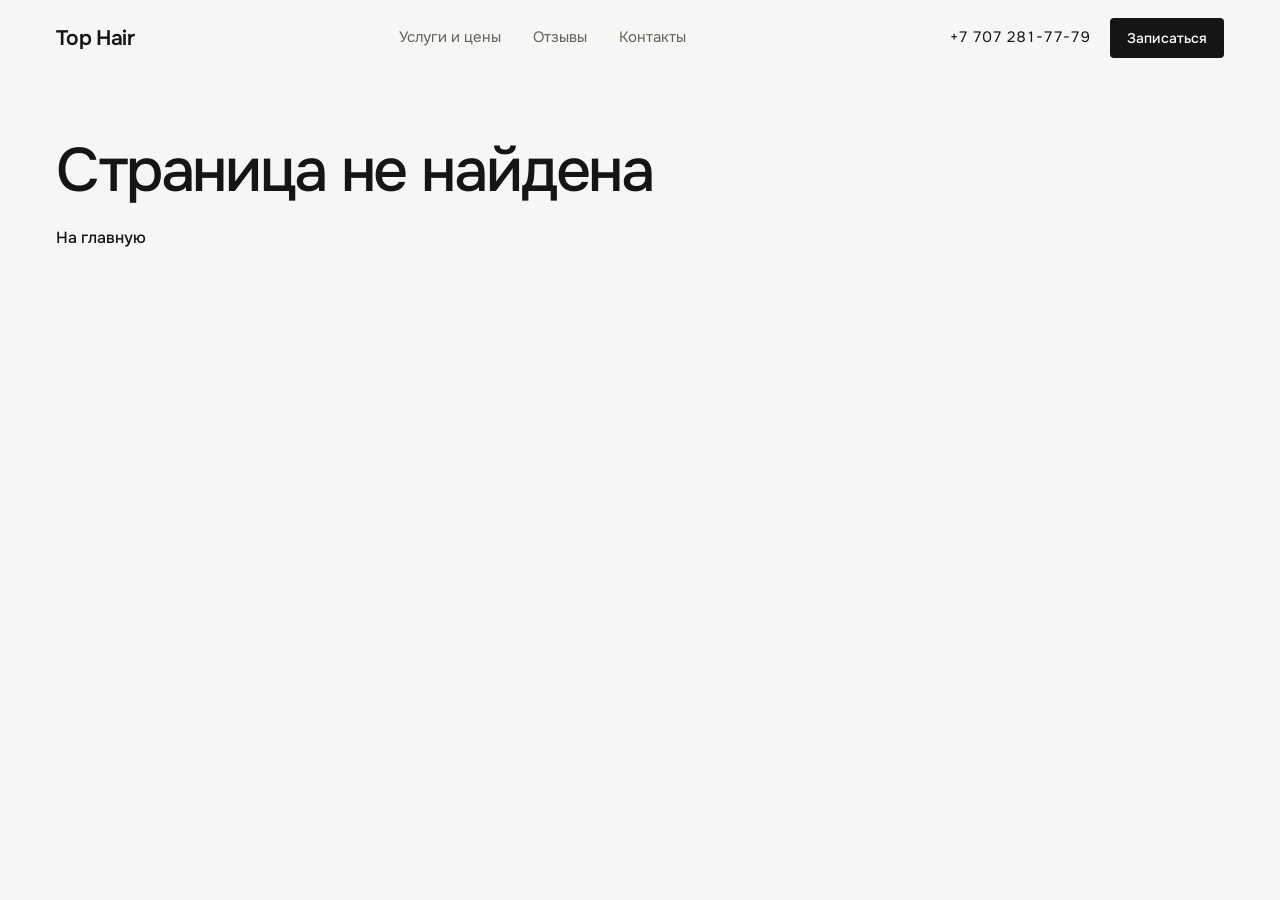
==== tophair/index.html @ e0ce99c9 "Top Hair example site" ====
<!doctype html>
<html lang="ru">
  <head>
    <meta charset="UTF-8" />
    <meta name="viewport" content="width=device-width, initial-scale=1.0" />
    <meta name="theme-color" content="#f6f6f4" />
    <title>Top Hair · салон красоты в Алматы · онлайн-запись</title>
    <meta name="description" content="Top Hair: салон красоты на Богенбай батыра, 87 в Алматы, 25 лет. Стрижки, окрашивание, маникюр, косметология. Цены и онлайн-запись через WhatsApp." />
    <meta property="og:title" content="Top Hair · салон красоты в Алматы" />
    <meta property="og:description" content="Цены и онлайн-запись: выберите услугу, день и время, и заявка уйдёт в WhatsApp салона." />
    <meta property="og:type" content="website" />
    <script>
      // GitHub Pages: 404.html sends /tophair/prices here as /tophair/?p=/prices; restore the real address.
      (function (l) {
        var q = new URLSearchParams(l.search), p = q.get("p");
        if (!p) return;
        q.delete("p");
        var rest = q.toString();
        history.replaceState(null, "", l.pathname.replace(/\/$/, "") + p + (rest ? "?" + rest : "") + l.hash);
      })(location);
    </script>
    <script type="module" crossorigin src="/tophair/assets/index-C_rOVnix.js"></script>
    <link rel="stylesheet" crossorigin href="/tophair/assets/index-XP3rBsm-.css">
  </head>
  <body>
    <div id="root"></div>
  </body>
</html>
---- tophair/assets/index-XP3rBsm-.css ----
@font-face{font-family:Onest;font-style:normal;font-display:swap;font-weight:400;src:url(/tophair/assets/onest-cyrillic-ext-400-normal-C0aKJzIG.woff2) format("woff2"),url(/tophair/assets/onest-cyrillic-ext-400-normal-CV3RJNZo.woff) format("woff");unicode-range:U+0460-052F,U+1C80-1C8A,U+20B4,U+2DE0-2DFF,U+A640-A69F,U+FE2E-FE2F}@font-face{font-family:Onest;font-style:normal;font-display:swap;font-weight:400;src:url(/tophair/assets/onest-cyrillic-400-normal-BTdD9fLi.woff2) format("woff2"),url(/tophair/assets/onest-cyrillic-400-normal-BQq8x-Ju.woff) format("woff");unicode-range:U+0301,U+0400-045F,U+0490-0491,U+04B0-04B1,U+2116}@font-face{font-family:Onest;font-style:normal;font-display:swap;font-weight:400;src:url(/tophair/assets/onest-math-400-normal-BOdeoExJ.woff2) format("woff2"),url(/tophair/assets/onest-math-400-normal-BoceZrtY.woff) format("woff");unicode-range:U+0302-0303,U+0305,U+0307-0308,U+0310,U+0312,U+0315,U+031A,U+0326-0327,U+032C,U+032F-0330,U+0332-0333,U+0338,U+033A,U+0346,U+034D,U+0391-03A1,U+03A3-03A9,U+03B1-03C9,U+03D1,U+03D5-03D6,U+03F0-03F1,U+03F4-03F5,U+2016-2017,U+2034-2038,U+203C,U+2040,U+2043,U+2047,U+2050,U+2057,U+205F,U+2070-2071,U+2074-208E,U+2090-209C,U+20D0-20DC,U+20E1,U+20E5-20EF,U+2100-2112,U+2114-2115,U+2117-2121,U+2123-214F,U+2190,U+2192,U+2194-21AE,U+21B0-21E5,U+21F1-21F2,U+21F4-2211,U+2213-2214,U+2216-22FF,U+2308-230B,U+2310,U+2319,U+231C-2321,U+2336-237A,U+237C,U+2395,U+239B-23B7,U+23D0,U+23DC-23E1,U+2474-2475,U+25AF,U+25B3,U+25B7,U+25BD,U+25C1,U+25CA,U+25CC,U+25FB,U+266D-266F,U+27C0-27FF,U+2900-2AFF,U+2B0E-2B11,U+2B30-2B4C,U+2BFE,U+3030,U+FF5B,U+FF5D,U+1D400-1D7FF,U+1EE00-1EEFF}@font-face{font-family:Onest;font-style:normal;font-display:swap;font-weight:400;src:url(/tophair/assets/onest-symbols-400-normal-BKpJPZvB.woff2) format("woff2"),url(/tophair/assets/onest-symbols-400-normal-Cyp7MkQ3.woff) format("woff");unicode-range:U+0001-000C,U+000E-001F,U+007F-009F,U+20DD-20E0,U+20E2-20E4,U+2150-218F,U+2190,U+2192,U+2194-2199,U+21AF,U+21E6-21F0,U+21F3,U+2218-2219,U+2299,U+22C4-22C6,U+2300-243F,U+2440-244A,U+2460-24FF,U+25A0-27BF,U+2800-28FF,U+2921-2922,U+2981,U+29BF,U+29EB,U+2B00-2BFF,U+4DC0-4DFF,U+FFF9-FFFB,U+10140-1018E,U+10190-1019C,U+101A0,U+101D0-101FD,U+102E0-102FB,U+10E60-10E7E,U+1D2C0-1D2D3,U+1D2E0-1D37F,U+1F000-1F0FF,U+1F100-1F1AD,U+1F1E6-1F1FF,U+1F30D-1F30F,U+1F315,U+1F31C,U+1F31E,U+1F320-1F32C,U+1F336,U+1F378,U+1F37D,U+1F382,U+1F393-1F39F,U+1F3A7-1F3A8,U+1F3AC-1F3AF,U+1F3C2,U+1F3C4-1F3C6,U+1F3CA-1F3CE,U+1F3D4-1F3E0,U+1F3ED,U+1F3F1-1F3F3,U+1F3F5-1F3F7,U+1F408,U+1F415,U+1F41F,U+1F426,U+1F43F,U+1F441-1F442,U+1F444,U+1F446-1F449,U+1F44C-1F44E,U+1F453,U+1F46A,U+1F47D,U+1F4A3,U+1F4B0,U+1F4B3,U+1F4B9,U+1F4BB,U+1F4BF,U+1F4C8-1F4CB,U+1F4D6,U+1F4DA,U+1F4DF,U+1F4E3-1F4E6,U+1F4EA-1F4ED,U+1F4F7,U+1F4F9-1F4FB,U+1F4FD-1F4FE,U+1F503,U+1F507-1F50B,U+1F50D,U+1F512-1F513,U+1F53E-1F54A,U+1F54F-1F5FA,U+1F610,U+1F650-1F67F,U+1F687,U+1F68D,U+1F691,U+1F694,U+1F698,U+1F6AD,U+1F6B2,U+1F6B9-1F6BA,U+1F6BC,U+1F6C6-1F6CF,U+1F6D3-1F6D7,U+1F6E0-1F6EA,U+1F6F0-1F6F3,U+1F6F7-1F6FC,U+1F700-1F7FF,U+1F800-1F80B,U+1F810-1F847,U+1F850-1F859,U+1F860-1F887,U+1F890-1F8AD,U+1F8B0-1F8BB,U+1F8C0-1F8C1,U+1F900-1F90B,U+1F93B,U+1F946,U+1F984,U+1F996,U+1F9E9,U+1FA00-1FA6F,U+1FA70-1FA7C,U+1FA80-1FA89,U+1FA8F-1FAC6,U+1FACE-1FADC,U+1FADF-1FAE9,U+1FAF0-1FAF8,U+1FB00-1FBFF}@font-face{font-family:Onest;font-style:normal;font-display:swap;font-weight:400;src:url(/tophair/assets/onest-vietnamese-400-normal-5bytZ3jO.woff2) format("woff2"),url(/tophair/assets/onest-vietnamese-400-normal-b_JsbRRP.woff) format("woff");unicode-range:U+0102-0103,U+0110-0111,U+0128-0129,U+0168-0169,U+01A0-01A1,U+01AF-01B0,U+0300-0301,U+0303-0304,U+0308-0309,U+0323,U+0329,U+1EA0-1EF9,U+20AB}@font-face{font-family:Onest;font-style:normal;font-display:swap;font-weight:400;src:url(/tophair/assets/onest-latin-ext-400-normal-DN_ZkHKd.woff2) format("woff2"),url(/tophair/assets/onest-latin-ext-400-normal-n6Pl0Elk.woff) format("woff");unicode-range:U+0100-02BA,U+02BD-02C5,U+02C7-02CC,U+02CE-02D7,U+02DD-02FF,U+0304,U+0308,U+0329,U+1D00-1DBF,U+1E00-1E9F,U+1EF2-1EFF,U+2020,U+20A0-20AB,U+20AD-20C0,U+2113,U+2C60-2C7F,U+A720-A7FF}@font-face{font-family:Onest;font-style:normal;font-display:swap;font-weight:400;src:url(/tophair/assets/onest-latin-400-normal-9AYXx_QC.woff2) format("woff2"),url(/tophair/assets/onest-latin-400-normal-RaMPE1jb.woff) format("woff");unicode-range:U+0000-00FF,U+0131,U+0152-0153,U+02BB-02BC,U+02C6,U+02DA,U+02DC,U+0304,U+0308,U+0329,U+2000-206F,U+20AC,U+2122,U+2191,U+2193,U+2212,U+2215,U+FEFF,U+FFFD}@font-face{font-family:Onest;font-style:normal;font-display:swap;font-weight:500;src:url(/tophair/assets/onest-cyrillic-ext-500-normal-BRptT_Q-.woff2) format("woff2"),url(/tophair/assets/onest-cyrillic-ext-500-normal-C2Nf5dsb.woff) format("woff");unicode-range:U+0460-052F,U+1C80-1C8A,U+20B4,U+2DE0-2DFF,U+A640-A69F,U+FE2E-FE2F}@font-face{font-family:Onest;font-style:normal;font-display:swap;font-weight:500;src:url(/tophair/assets/onest-cyrillic-500-normal-CJRUgmys.woff2) format("woff2"),url(/tophair/assets/onest-cyrillic-500-normal-BMFE-GJD.woff) format("woff");unicode-range:U+0301,U+0400-045F,U+0490-0491,U+04B0-04B1,U+2116}@font-face{font-family:Onest;font-style:normal;font-display:swap;font-weight:500;src:url(/tophair/assets/onest-math-500-normal-BAEyco5m.woff2) format("woff2"),url(/tophair/assets/onest-math-500-normal-CFbo1AvL.woff) format("woff");unicode-range:U+0302-0303,U+0305,U+0307-0308,U+0310,U+0312,U+0315,U+031A,U+0326-0327,U+032C,U+032F-0330,U+0332-0333,U+0338,U+033A,U+0346,U+034D,U+0391-03A1,U+03A3-03A9,U+03B1-03C9,U+03D1,U+03D5-03D6,U+03F0-03F1,U+03F4-03F5,U+2016-2017,U+2034-2038,U+203C,U+2040,U+2043,U+2047,U+2050,U+2057,U+205F,U+2070-2071,U+2074-208E,U+2090-209C,U+20D0-20DC,U+20E1,U+20E5-20EF,U+2100-2112,U+2114-2115,U+2117-2121,U+2123-214F,U+2190,U+2192,U+2194-21AE,U+21B0-21E5,U+21F1-21F2,U+21F4-2211,U+2213-2214,U+2216-22FF,U+2308-230B,U+2310,U+2319,U+231C-2321,U+2336-237A,U+237C,U+2395,U+239B-23B7,U+23D0,U+23DC-23E1,U+2474-2475,U+25AF,U+25B3,U+25B7,U+25BD,U+25C1,U+25CA,U+25CC,U+25FB,U+266D-266F,U+27C0-27FF,U+2900-2AFF,U+2B0E-2B11,U+2B30-2B4C,U+2BFE,U+3030,U+FF5B,U+FF5D,U+1D400-1D7FF,U+1EE00-1EEFF}@font-face{font-family:Onest;font-style:normal;font-display:swap;font-weight:500;src:url(/tophair/assets/onest-symbols-500-normal-x8bjkRDT.woff2) format("woff2"),url(/tophair/assets/onest-symbols-500-normal-BnHuuehd.woff) format("woff");unicode-range:U+0001-000C,U+000E-001F,U+007F-009F,U+20DD-20E0,U+20E2-20E4,U+2150-218F,U+2190,U+2192,U+2194-2199,U+21AF,U+21E6-21F0,U+21F3,U+2218-2219,U+2299,U+22C4-22C6,U+2300-243F,U+2440-244A,U+2460-24FF,U+25A0-27BF,U+2800-28FF,U+2921-2922,U+2981,U+29BF,U+29EB,U+2B00-2BFF,U+4DC0-4DFF,U+FFF9-FFFB,U+10140-1018E,U+10190-1019C,U+101A0,U+101D0-101FD,U+102E0-102FB,U+10E60-10E7E,U+1D2C0-1D2D3,U+1D2E0-1D37F,U+1F000-1F0FF,U+1F100-1F1AD,U+1F1E6-1F1FF,U+1F30D-1F30F,U+1F315,U+1F31C,U+1F31E,U+1F320-1F32C,U+1F336,U+1F378,U+1F37D,U+1F382,U+1F393-1F39F,U+1F3A7-1F3A8,U+1F3AC-1F3AF,U+1F3C2,U+1F3C4-1F3C6,U+1F3CA-1F3CE,U+1F3D4-1F3E0,U+1F3ED,U+1F3F1-1F3F3,U+1F3F5-1F3F7,U+1F408,U+1F415,U+1F41F,U+1F426,U+1F43F,U+1F441-1F442,U+1F444,U+1F446-1F449,U+1F44C-1F44E,U+1F453,U+1F46A,U+1F47D,U+1F4A3,U+1F4B0,U+1F4B3,U+1F4B9,U+1F4BB,U+1F4BF,U+1F4C8-1F4CB,U+1F4D6,U+1F4DA,U+1F4DF,U+1F4E3-1F4E6,U+1F4EA-1F4ED,U+1F4F7,U+1F4F9-1F4FB,U+1F4FD-1F4FE,U+1F503,U+1F507-1F50B,U+1F50D,U+1F512-1F513,U+1F53E-1F54A,U+1F54F-1F5FA,U+1F610,U+1F650-1F67F,U+1F687,U+1F68D,U+1F691,U+1F694,U+1F698,U+1F6AD,U+1F6B2,U+1F6B9-1F6BA,U+1F6BC,U+1F6C6-1F6CF,U+1F6D3-1F6D7,U+1F6E0-1F6EA,U+1F6F0-1F6F3,U+1F6F7-1F6FC,U+1F700-1F7FF,U+1F800-1F80B,U+1F810-1F847,U+1F850-1F859,U+1F860-1F887,U+1F890-1F8AD,U+1F8B0-1F8BB,U+1F8C0-1F8C1,U+1F900-1F90B,U+1F93B,U+1F946,U+1F984,U+1F996,U+1F9E9,U+1FA00-1FA6F,U+1FA70-1FA7C,U+1FA80-1FA89,U+1FA8F-1FAC6,U+1FACE-1FADC,U+1FADF-1FAE9,U+1FAF0-1FAF8,U+1FB00-1FBFF}@font-face{font-family:Onest;font-style:normal;font-display:swap;font-weight:500;src:url(/tophair/assets/onest-vietnamese-500-normal-CYcoD-Qw.woff2) format("woff2"),url(/tophair/assets/onest-vietnamese-500-normal-B-ujVS1X.woff) format("woff");unicode-range:U+0102-0103,U+0110-0111,U+0128-0129,U+0168-0169,U+01A0-01A1,U+01AF-01B0,U+0300-0301,U+0303-0304,U+0308-0309,U+0323,U+0329,U+1EA0-1EF9,U+20AB}@font-face{font-family:Onest;font-style:normal;font-display:swap;font-weight:500;src:url(/tophair/assets/onest-latin-ext-500-normal-BOsNMgOh.woff2) format("woff2"),url(/tophair/assets/onest-latin-ext-500-normal-BG_GNqt_.woff) format("woff");unicode-range:U+0100-02BA,U+02BD-02C5,U+02C7-02CC,U+02CE-02D7,U+02DD-02FF,U+0304,U+0308,U+0329,U+1D00-1DBF,U+1E00-1E9F,U+1EF2-1EFF,U+2020,U+20A0-20AB,U+20AD-20C0,U+2113,U+2C60-2C7F,U+A720-A7FF}@font-face{font-family:Onest;font-style:normal;font-display:swap;font-weight:500;src:url(/tophair/assets/onest-latin-500-normal-2-RsuwM3.woff2) format("woff2"),url(/tophair/assets/onest-latin-500-normal-CVP923du.woff) format("woff");unicode-range:U+0000-00FF,U+0131,U+0152-0153,U+02BB-02BC,U+02C6,U+02DA,U+02DC,U+0304,U+0308,U+0329,U+2000-206F,U+20AC,U+2122,U+2191,U+2193,U+2212,U+2215,U+FEFF,U+FFFD}@font-face{font-family:Onest;font-style:normal;font-display:swap;font-weight:600;src:url(/tophair/assets/onest-cyrillic-ext-600-normal-akDnvndp.woff2) format("woff2"),url(/tophair/assets/onest-cyrillic-ext-600-normal-DARnoHZf.woff) format("woff");unicode-range:U+0460-052F,U+1C80-1C8A,U+20B4,U+2DE0-2DFF,U+A640-A69F,U+FE2E-FE2F}@font-face{font-family:Onest;font-style:normal;font-display:swap;font-weight:600;src:url(/tophair/assets/onest-cyrillic-600-normal-BZYKVyuq.woff2) format("woff2"),url(/tophair/assets/onest-cyrillic-600-normal-DXk93W_-.woff) format("woff");unicode-range:U+0301,U+0400-045F,U+0490-0491,U+04B0-04B1,U+2116}@font-face{font-family:Onest;font-style:normal;font-display:swap;font-weight:600;src:url(/tophair/assets/onest-math-600-normal-DtDLLcx3.woff2) format("woff2"),url(/tophair/assets/onest-math-600-normal-Cg9O0yw7.woff) format("woff");unicode-range:U+0302-0303,U+0305,U+0307-0308,U+0310,U+0312,U+0315,U+031A,U+0326-0327,U+032C,U+032F-0330,U+0332-0333,U+0338,U+033A,U+0346,U+034D,U+0391-03A1,U+03A3-03A9,U+03B1-03C9,U+03D1,U+03D5-03D6,U+03F0-03F1,U+03F4-03F5,U+2016-2017,U+2034-2038,U+203C,U+2040,U+2043,U+2047,U+2050,U+2057,U+205F,U+2070-2071,U+2074-208E,U+2090-209C,U+20D0-20DC,U+20E1,U+20E5-20EF,U+2100-2112,U+2114-2115,U+2117-2121,U+2123-214F,U+2190,U+2192,U+2194-21AE,U+21B0-21E5,U+21F1-21F2,U+21F4-2211,U+2213-2214,U+2216-22FF,U+2308-230B,U+2310,U+2319,U+231C-2321,U+2336-237A,U+237C,U+2395,U+239B-23B7,U+23D0,U+23DC-23E1,U+2474-2475,U+25AF,U+25B3,U+25B7,U+25BD,U+25C1,U+25CA,U+25CC,U+25FB,U+266D-266F,U+27C0-27FF,U+2900-2AFF,U+2B0E-2B11,U+2B30-2B4C,U+2BFE,U+3030,U+FF5B,U+FF5D,U+1D400-1D7FF,U+1EE00-1EEFF}@font-face{font-family:Onest;font-style:normal;font-display:swap;font-weight:600;src:url(/tophair/assets/onest-symbols-600-normal-xTLJvtuG.woff2) format("woff2"),url(/tophair/assets/onest-symbols-600-normal-DbXpb-tr.woff) format("woff");unicode-range:U+0001-000C,U+000E-001F,U+007F-009F,U+20DD-20E0,U+20E2-20E4,U+2150-218F,U+2190,U+2192,U+2194-2199,U+21AF,U+21E6-21F0,U+21F3,U+2218-2219,U+2299,U+22C4-22C6,U+2300-243F,U+2440-244A,U+2460-24FF,U+25A0-27BF,U+2800-28FF,U+2921-2922,U+2981,U+29BF,U+29EB,U+2B00-2BFF,U+4DC0-4DFF,U+FFF9-FFFB,U+10140-1018E,U+10190-1019C,U+101A0,U+101D0-101FD,U+102E0-102FB,U+10E60-10E7E,U+1D2C0-1D2D3,U+1D2E0-1D37F,U+1F000-1F0FF,U+1F100-1F1AD,U+1F1E6-1F1FF,U+1F30D-1F30F,U+1F315,U+1F31C,U+1F31E,U+1F320-1F32C,U+1F336,U+1F378,U+1F37D,U+1F382,U+1F393-1F39F,U+1F3A7-1F3A8,U+1F3AC-1F3AF,U+1F3C2,U+1F3C4-1F3C6,U+1F3CA-1F3CE,U+1F3D4-1F3E0,U+1F3ED,U+1F3F1-1F3F3,U+1F3F5-1F3F7,U+1F408,U+1F415,U+1F41F,U+1F426,U+1F43F,U+1F441-1F442,U+1F444,U+1F446-1F449,U+1F44C-1F44E,U+1F453,U+1F46A,U+1F47D,U+1F4A3,U+1F4B0,U+1F4B3,U+1F4B9,U+1F4BB,U+1F4BF,U+1F4C8-1F4CB,U+1F4D6,U+1F4DA,U+1F4DF,U+1F4E3-1F4E6,U+1F4EA-1F4ED,U+1F4F7,U+1F4F9-1F4FB,U+1F4FD-1F4FE,U+1F503,U+1F507-1F50B,U+1F50D,U+1F512-1F513,U+1F53E-1F54A,U+1F54F-1F5FA,U+1F610,U+1F650-1F67F,U+1F687,U+1F68D,U+1F691,U+1F694,U+1F698,U+1F6AD,U+1F6B2,U+1F6B9-1F6BA,U+1F6BC,U+1F6C6-1F6CF,U+1F6D3-1F6D7,U+1F6E0-1F6EA,U+1F6F0-1F6F3,U+1F6F7-1F6FC,U+1F700-1F7FF,U+1F800-1F80B,U+1F810-1F847,U+1F850-1F859,U+1F860-1F887,U+1F890-1F8AD,U+1F8B0-1F8BB,U+1F8C0-1F8C1,U+1F900-1F90B,U+1F93B,U+1F946,U+1F984,U+1F996,U+1F9E9,U+1FA00-1FA6F,U+1FA70-1FA7C,U+1FA80-1FA89,U+1FA8F-1FAC6,U+1FACE-1FADC,U+1FADF-1FAE9,U+1FAF0-1FAF8,U+1FB00-1FBFF}@font-face{font-family:Onest;font-style:normal;font-display:swap;font-weight:600;src:url(/tophair/assets/onest-vietnamese-600-normal-BB-MkYnX.woff2) format("woff2"),url(/tophair/assets/onest-vietnamese-600-normal-Banm7-ne.woff) format("woff");unicode-range:U+0102-0103,U+0110-0111,U+0128-0129,U+0168-0169,U+01A0-01A1,U+01AF-01B0,U+0300-0301,U+0303-0304,U+0308-0309,U+0323,U+0329,U+1EA0-1EF9,U+20AB}@font-face{font-family:Onest;font-style:normal;font-display:swap;font-weight:600;src:url(/tophair/assets/onest-latin-ext-600-normal-DJ0mJiNR.woff2) format("woff2"),url(/tophair/assets/onest-latin-ext-600-normal-HzGxiJ8N.woff) format("woff");unicode-range:U+0100-02BA,U+02BD-02C5,U+02C7-02CC,U+02CE-02D7,U+02DD-02FF,U+0304,U+0308,U+0329,U+1D00-1DBF,U+1E00-1E9F,U+1EF2-1EFF,U+2020,U+20A0-20AB,U+20AD-20C0,U+2113,U+2C60-2C7F,U+A720-A7FF}@font-face{font-family:Onest;font-style:normal;font-display:swap;font-weight:600;src:url(/tophair/assets/onest-latin-600-normal-DM19Lk_j.woff2) format("woff2"),url(/tophair/assets/onest-latin-600-normal-D88KJsY0.woff) format("woff");unicode-range:U+0000-00FF,U+0131,U+0152-0153,U+02BB-02BC,U+02C6,U+02DA,U+02DC,U+0304,U+0308,U+0329,U+2000-206F,U+20AC,U+2122,U+2191,U+2193,U+2212,U+2215,U+FEFF,U+FFFD}*,:before,:after{--tw-border-spacing-x: 0;--tw-border-spacing-y: 0;--tw-translate-x: 0;--tw-translate-y: 0;--tw-rotate: 0;--tw-skew-x: 0;--tw-skew-y: 0;--tw-scale-x: 1;--tw-scale-y: 1;--tw-pan-x: ;--tw-pan-y: ;--tw-pinch-zoom: ;--tw-scroll-snap-strictness: proximity;--tw-gradient-from-position: ;--tw-gradient-via-position: ;--tw-gradient-to-position: ;--tw-ordinal: ;--tw-slashed-zero: ;--tw-numeric-figure: ;--tw-numeric-spacing: ;--tw-numeric-fraction: ;--tw-ring-inset: ;--tw-ring-offset-width: 0px;--tw-ring-offset-color: #fff;--tw-ring-color: rgb(59 130 246 / .5);--tw-ring-offset-shadow: 0 0 #0000;--tw-ring-shadow: 0 0 #0000;--tw-shadow: 0 0 #0000;--tw-shadow-colored: 0 0 #0000;--tw-blur: ;--tw-brightness: ;--tw-contrast: ;--tw-grayscale: ;--tw-hue-rotate: ;--tw-invert: ;--tw-saturate: ;--tw-sepia: ;--tw-drop-shadow: ;--tw-backdrop-blur: ;--tw-backdrop-brightness: ;--tw-backdrop-contrast: ;--tw-backdrop-grayscale: ;--tw-backdrop-hue-rotate: ;--tw-backdrop-invert: ;--tw-backdrop-opacity: ;--tw-backdrop-saturate: ;--tw-backdrop-sepia: ;--tw-contain-size: ;--tw-contain-layout: ;--tw-contain-paint: ;--tw-contain-style: }::backdrop{--tw-border-spacing-x: 0;--tw-border-spacing-y: 0;--tw-translate-x: 0;--tw-translate-y: 0;--tw-rotate: 0;--tw-skew-x: 0;--tw-skew-y: 0;--tw-scale-x: 1;--tw-scale-y: 1;--tw-pan-x: ;--tw-pan-y: ;--tw-pinch-zoom: ;--tw-scroll-snap-strictness: proximity;--tw-gradient-from-position: ;--tw-gradient-via-position: ;--tw-gradient-to-position: ;--tw-ordinal: ;--tw-slashed-zero: ;--tw-numeric-figure: ;--tw-numeric-spacing: ;--tw-numeric-fraction: ;--tw-ring-inset: ;--tw-ring-offset-width: 0px;--tw-ring-offset-color: #fff;--tw-ring-color: rgb(59 130 246 / .5);--tw-ring-offset-shadow: 0 0 #0000;--tw-ring-shadow: 0 0 #0000;--tw-shadow: 0 0 #0000;--tw-shadow-colored: 0 0 #0000;--tw-blur: ;--tw-brightness: ;--tw-contrast: ;--tw-grayscale: ;--tw-hue-rotate: ;--tw-invert: ;--tw-saturate: ;--tw-sepia: ;--tw-drop-shadow: ;--tw-backdrop-blur: ;--tw-backdrop-brightness: ;--tw-backdrop-contrast: ;--tw-backdrop-grayscale: ;--tw-backdrop-hue-rotate: ;--tw-backdrop-invert: ;--tw-backdrop-opacity: ;--tw-backdrop-saturate: ;--tw-backdrop-sepia: ;--tw-contain-size: ;--tw-contain-layout: ;--tw-contain-paint: ;--tw-contain-style: }*,:before,:after{box-sizing:border-box;border-width:0;border-style:solid;border-color:#e5e7eb}:before,:after{--tw-content: ""}html,:host{line-height:1.5;-webkit-text-size-adjust:100%;-moz-tab-size:4;-o-tab-size:4;tab-size:4;font-family:Onest,system-ui,sans-serif;font-feature-settings:normal;font-variation-settings:normal;-webkit-tap-highlight-color:transparent}body{margin:0;line-height:inherit}hr{height:0;color:inherit;border-top-width:1px}abbr:where([title]){-webkit-text-decoration:underline dotted;text-decoration:underline dotted}h1,h2,h3,h4,h5,h6{font-size:inherit;font-weight:inherit}a{color:inherit;text-decoration:inherit}b,strong{font-weight:bolder}code,kbd,samp,pre{font-family:ui-monospace,SFMono-Regular,Menlo,Monaco,Consolas,Liberation Mono,Courier New,monospace;font-feature-settings:normal;font-variation-settings:normal;font-size:1em}small{font-size:80%}sub,sup{font-size:75%;line-height:0;position:relative;vertical-align:baseline}sub{bottom:-.25em}sup{top:-.5em}table{text-indent:0;border-color:inherit;border-collapse:collapse}button,input,optgroup,select,textarea{font-family:inherit;font-feature-settings:inherit;font-variation-settings:inherit;font-size:100%;font-weight:inherit;line-height:inherit;letter-spacing:inherit;color:inherit;margin:0;padding:0}button,select{text-transform:none}button,input:where([type=button]),input:where([type=reset]),input:where([type=submit]){-webkit-appearance:button;background-color:transparent;background-image:none}:-moz-focusring{outline:auto}:-moz-ui-invalid{box-shadow:none}progress{vertical-align:baseline}::-webkit-inner-spin-button,::-webkit-outer-spin-button{height:auto}[type=search]{-webkit-appearance:textfield;outline-offset:-2px}::-webkit-search-decoration{-webkit-appearance:none}::-webkit-file-upload-button{-webkit-appearance:button;font:inherit}summary{display:list-item}blockquote,dl,dd,h1,h2,h3,h4,h5,h6,hr,figure,p,pre{margin:0}fieldset{margin:0;padding:0}legend{padding:0}ol,ul,menu{list-style:none;margin:0;padding:0}dialog{padding:0}textarea{resize:vertical}input::-moz-placeholder,textarea::-moz-placeholder{opacity:1;color:#9ca3af}input::placeholder,textarea::placeholder{opacity:1;color:#9ca3af}button,[role=button]{cursor:pointer}:disabled{cursor:default}img,svg,video,canvas,audio,iframe,embed,object{display:block;vertical-align:middle}img,video{max-width:100%;height:auto}[hidden]:where(:not([hidden=until-found])){display:none}.sticky{position:sticky}.block{display:block}.filter{filter:var(--tw-blur) var(--tw-brightness) var(--tw-contrast) var(--tw-grayscale) var(--tw-hue-rotate) var(--tw-invert) var(--tw-saturate) var(--tw-sepia) var(--tw-drop-shadow)}@keyframes enter{0%{opacity:var(--tw-enter-opacity, 1);transform:translate3d(var(--tw-enter-translate-x, 0),var(--tw-enter-translate-y, 0),0) scale3d(var(--tw-enter-scale, 1),var(--tw-enter-scale, 1),var(--tw-enter-scale, 1)) rotate(var(--tw-enter-rotate, 0))}}@keyframes exit{to{opacity:var(--tw-exit-opacity, 1);transform:translate3d(var(--tw-exit-translate-x, 0),var(--tw-exit-translate-y, 0),0) scale3d(var(--tw-exit-scale, 1),var(--tw-exit-scale, 1),var(--tw-exit-scale, 1)) rotate(var(--tw-exit-rotate, 0))}}:root{--bg: #f6f6f4;--panel: #ffffff;--ink: #151515;--ink-2: #63625e;--ink-3: #8d8c87;--line: #e3e2de;--line-strong: #cfcec9;--wa: #1fa855;--radius: 4px;--pad: 20px;--max: 1320px;--header: 64px;--font: "Onest", system-ui, -apple-system, "Segoe UI", sans-serif;--ease-out: cubic-bezier(.16, 1, .3, 1)}@media (min-width: 768px){:root{--pad: 40px;--header: 76px}}@media (min-width: 1280px){:root{--pad: 56px}}html{background:var(--bg);overflow-x:clip;scroll-padding-top:calc(var(--header) + 12px);scrollbar-color:var(--line-strong) var(--bg);-webkit-text-size-adjust:100%}body{margin:0;background:var(--bg);color:var(--ink);font-family:var(--font);font-size:16px;line-height:1.55;-webkit-font-smoothing:antialiased;caret-color:var(--ink)}::-moz-selection{background:var(--ink);color:var(--bg)}::selection{background:var(--ink);color:var(--bg)}:focus-visible{outline:2px solid var(--ink);outline-offset:3px;border-radius:2px}a{color:inherit;text-decoration:none}img{display:block;max-width:100%}h1,h2,h3,p{margin:0}.wrap{max-width:var(--max);margin-inline:auto;padding-inline:var(--pad)}.display{font-size:clamp(42px,4.8vw,68px);line-height:1.02;font-weight:500;letter-spacing:-.035em;text-wrap:balance}.h2{font-size:clamp(30px,3.2vw,46px);line-height:1.08;font-weight:500;letter-spacing:-.03em;text-wrap:balance}.h3{font-size:19px;line-height:1.3;font-weight:500;letter-spacing:-.01em}.lead{font-size:clamp(17px,1.35vw,19px);line-height:1.55;color:var(--ink-2);max-width:46ch}.muted{color:var(--ink-2)}.small{font-size:14px;line-height:1.5}.link{text-decoration:underline;text-decoration-color:var(--line-strong);text-underline-offset:4px;text-decoration-thickness:1px;transition:text-decoration-color .16s ease}.link:hover{text-decoration-color:var(--ink)}.arrow-link{display:inline-flex;align-items:center;gap:8px;font-weight:500;min-height:44px}.arrow-link svg{transition:transform .2s var(--ease-out)}.arrow-link:hover svg{transform:translate(3px)}.btn{display:inline-flex;align-items:center;justify-content:center;gap:10px;height:50px;padding:0 24px;border-radius:var(--radius);border:1px solid transparent;font:500 15px/1 var(--font);letter-spacing:.005em;cursor:pointer;white-space:nowrap;transition:background-color .16s ease,border-color .16s ease,color .16s ease}.btn-dark{background:var(--ink);color:#fff}.btn-dark:hover{background:#2f2f2d}.btn-line{background:transparent;border-color:var(--line-strong);color:var(--ink)}.btn-line:hover{border-color:var(--ink)}.btn-sm{height:40px;padding:0 16px;font-size:14px}.btn-block{width:100%}.btn[aria-disabled=true]{background:#e9e8e4;color:var(--ink-3);border-color:transparent;cursor:default}.chip{flex:none;display:inline-flex;align-items:center;gap:8px;height:44px;padding:0 16px;border:1px solid var(--line-strong);border-radius:var(--radius);background:var(--panel);color:var(--ink);font:400 15px/1 var(--font);font-variant-numeric:tabular-nums;cursor:pointer;transition:background-color .14s ease,border-color .14s ease,color .14s ease;-webkit-tap-highlight-color:transparent}.chip:hover{border-color:var(--ink)}.chip[aria-pressed=true]{background:var(--ink);border-color:var(--ink);color:#fff}.scroller{display:flex;gap:8px;overflow-x:auto;scrollbar-width:none;margin-inline:calc(var(--pad) * -1);padding-inline:var(--pad);scroll-padding-inline:var(--pad);scroll-snap-type:x proximity}.scroller::-webkit-scrollbar{display:none}.scroller>*{scroll-snap-align:start}.header{position:sticky;top:0;z-index:40;background:var(--bg);transition:box-shadow .2s ease}.header.scrolled{box-shadow:0 1px 0 var(--line)}.header-in{height:var(--header);display:flex;align-items:center;justify-content:space-between;gap:24px}.wordmark{font-size:21px;font-weight:600;letter-spacing:-.03em}.nav{display:none;gap:32px;font-size:15px}.nav a{color:var(--ink-2);transition:color .14s ease}.nav a:hover{color:var(--ink)}.header-actions{display:flex;align-items:center;gap:20px}.header-phone{display:none;font-size:15px;font-variant-numeric:tabular-nums}@media (min-width: 960px){.nav{display:flex}}@media (min-width: 1180px){.header-phone{display:inline}}.hero{padding-bottom:56px}.hero-grid{display:grid;grid-template-columns:minmax(0,1fr)}.hero-photo{order:-1;margin:0 calc(var(--pad) * -1);height:44vh;min-height:280px;max-height:520px;overflow:hidden;background:#dcdad5}.hero-photo img{width:100%;height:100%;-o-object-fit:cover;object-fit:cover;-o-object-position:50% 35%;object-position:50% 35%}.hero-copy{padding-top:28px;display:grid;gap:18px;align-content:start}.hero-rating{display:flex;flex-wrap:wrap;align-items:center;gap:6px 16px;font-size:15px}.hero-rating a{display:inline-flex;align-items:center;gap:6px;font-weight:500}.status{display:inline-flex;align-items:center;gap:8px;color:var(--ink-2)}.status:before{content:"";width:7px;height:7px;border-radius:50%;background:var(--ink-3)}.status.open:before{background:var(--wa)}.hero-actions{display:grid;gap:10px;margin-top:6px}.hero-facts{display:none}@media (min-width: 600px){.hero-actions{display:flex}}@media (min-width: 1024px){.hero{padding-bottom:96px}.hero-grid{grid-template-columns:minmax(0,5fr) minmax(0,7fr);gap:56px;height:calc(100vh - var(--header) - 32px);min-height:600px;max-height:900px}.hero-photo{order:0;margin:0;height:auto;max-height:none}.hero-copy{padding-top:clamp(32px,8vh,112px);gap:22px;grid-template-rows:auto auto auto auto 1fr}.hero-facts{display:grid;grid-template-columns:repeat(3,auto);justify-content:start;gap:0 32px;align-self:end;padding-top:22px;border-top:1px solid var(--line);font-size:14px;color:var(--ink-2)}.hero-facts b{display:block;font-weight:500;color:var(--ink);font-variant-numeric:tabular-nums}}.section{padding-block:72px}.section-head{display:grid;gap:14px;margin-bottom:32px}@media (min-width: 1024px){.section{padding-block:120px}.section-head{grid-template-columns:minmax(0,5fr) minmax(0,7fr);gap:56px;align-items:end;margin-bottom:56px}}.price-tabs{margin-bottom:8px}.price-list{list-style:none;margin:0;padding:0;border-top:1px solid var(--line)}.price-row{display:grid;grid-template-columns:minmax(0,1fr) auto;align-items:center;gap:2px 24px;width:100%;padding:16px 0;border:0;border-bottom:1px solid var(--line);background:none;color:var(--ink);font:inherit;text-align:left;cursor:pointer}.price-row .name{font-size:17px}.price-row .note{display:block;font-size:14px;color:var(--ink-2)}.price-row .price{font-size:17px;font-variant-numeric:tabular-nums;white-space:nowrap}.price-row .go{grid-column:1 / -1;display:inline-flex;align-items:center;gap:6px;font-size:14px;color:var(--ink-2)}.price-row:hover .go,.price-row[aria-pressed=true] .go{color:var(--ink)}@media (min-width: 768px){.price-row{grid-template-columns:minmax(0,1fr) auto 160px;padding:20px 0}.price-row .go{grid-column:auto;justify-content:flex-end;transition:color .16s ease}}.prices-footer{display:flex;flex-wrap:wrap;justify-content:space-between;align-items:center;gap:4px 24px;margin-top:20px;color:var(--ink-2)}@media (min-width: 1024px){.prices-layout{display:grid;grid-template-columns:minmax(0,3fr) minmax(0,9fr);gap:56px}.price-tabs.scroller{flex-direction:column;align-items:flex-start;gap:2px;margin:0;padding:0;overflow:visible}.price-tabs .chip{height:40px;border-color:transparent;background:transparent;padding:0 12px;font-size:16px;color:var(--ink-2)}.price-tabs .chip:hover{color:var(--ink);border-color:transparent}.price-tabs .chip[aria-pressed=true]{background:var(--ink);color:#fff}}.photos{display:grid;grid-auto-flow:column;grid-auto-columns:72%;gap:12px;overflow-x:auto;scrollbar-width:none;scroll-snap-type:x mandatory;margin-inline:calc(var(--pad) * -1);padding-inline:var(--pad);scroll-padding-inline:var(--pad)}.photos::-webkit-scrollbar{display:none}.photos figure{margin:0;scroll-snap-align:start;aspect-ratio:4 / 5;overflow:hidden;background:#dcdad5}.photos img{width:100%;height:100%;-o-object-fit:cover;object-fit:cover}@media (min-width: 768px){.photos{grid-auto-flow:row;grid-template-columns:5fr 4fr 4fr;grid-auto-columns:auto;gap:16px;overflow:visible;margin:0;padding:0;align-items:end}.photos figure:nth-child(2){aspect-ratio:4 / 4.6}.photos figure:nth-child(3){aspect-ratio:4 / 5.4}}.booking-band{background:var(--panel);border-block:1px solid var(--line)}.booking-grid{display:grid;gap:32px}.field{display:grid;gap:12px;padding-block:24px;border-top:1px solid var(--line)}.field:first-child{border-top:0;padding-top:0}.field-label{display:flex;justify-content:space-between;gap:16px;font-size:15px;font-weight:500}.field-label span{font-weight:400;color:var(--ink-2)}.items{display:grid;gap:8px}.item{display:grid;grid-template-columns:18px minmax(0,1fr) auto;align-items:center;gap:12px;min-height:52px;padding:12px 16px;border:1px solid var(--line-strong);border-radius:var(--radius);background:var(--panel);font:inherit;color:var(--ink);text-align:left;cursor:pointer;transition:border-color .14s ease}.item:hover{border-color:var(--ink)}.item .dot{width:18px;height:18px;border-radius:50%;border:1px solid var(--line-strong);box-sizing:border-box;transition:border .14s ease}.item[aria-pressed=true]{border-color:var(--ink);box-shadow:inset 0 0 0 1px var(--ink)}.item[aria-pressed=true] .dot{border:5px solid var(--ink)}.item .price{font-variant-numeric:tabular-nums;white-space:nowrap;color:var(--ink-2)}.times{display:grid;grid-template-columns:repeat(4,minmax(0,1fr));gap:8px}.times .chip{justify-content:center;padding:0}@media (min-width: 600px){.items{grid-template-columns:1fr 1fr}.times{grid-template-columns:repeat(6,minmax(0,1fr))}}.summary{border:1px solid var(--line);border-radius:var(--radius);background:var(--bg);padding:24px;display:grid;gap:20px;align-content:start}.summary dl{margin:0;display:grid}.summary dl div{display:grid;grid-template-columns:80px minmax(0,1fr);gap:12px;padding:12px 0;border-bottom:1px solid var(--line);font-size:15px}.summary dt{color:var(--ink-2)}.summary dd{margin:0;font-weight:500;font-variant-numeric:tabular-nums}.summary dd.empty{font-weight:400;color:var(--ink-3)}.summary dd.fill{animation:fill .52s var(--ease-out)}@keyframes fill{0%{opacity:.2;transform:translateY(4px)}to{opacity:1;transform:none}}@media (min-width: 1024px){.booking-grid{grid-template-columns:minmax(0,7fr) minmax(0,4fr);gap:64px;align-items:start}.summary{position:sticky;top:calc(var(--header) + 24px);padding:28px}}.quotes{list-style:none;margin:0;padding:0;display:grid;gap:0 40px}.quotes li{padding:28px 0;border-top:1px solid var(--line);display:grid;gap:14px;align-content:start}.quotes blockquote{margin:0;font-size:21px;line-height:1.4;letter-spacing:-.01em;text-wrap:pretty}.quotes .who{font-size:14px;color:var(--ink-2)}@media (min-width: 768px){.quotes{grid-template-columns:repeat(2,1fr)}}@media (min-width: 1100px){.quotes{grid-template-columns:repeat(3,1fr)}}.contact-grid{display:grid;gap:40px}.contact-block{display:grid;gap:28px;align-content:start}.address{font-size:clamp(22px,2vw,28px);line-height:1.25;letter-spacing:-.02em;font-weight:500}.hours{margin:0;display:grid;gap:6px}.hours div{display:grid;grid-template-columns:96px auto}.hours dt{color:var(--ink-2)}.hours dd{margin:0;font-variant-numeric:tabular-nums}.phones{list-style:none;margin:0;padding:0;display:grid;gap:4px;font-size:17px;font-variant-numeric:tabular-nums}.contact-actions{display:flex;flex-wrap:wrap;gap:8px}.map{display:block;aspect-ratio:4 / 3;width:100%;border:0;background:#e3e2de;filter:grayscale(1) contrast(.95)}@media (min-width: 1024px){.contact-grid{grid-template-columns:minmax(0,5fr) minmax(0,7fr);gap:56px}.map{aspect-ratio:auto;height:100%;min-height:480px}}.footer{border-top:1px solid var(--line);padding-block:28px 100px;font-size:14px;color:var(--ink-2)}.footer-in{display:grid;gap:8px}@media (min-width: 768px){.footer{padding-bottom:32px}.footer-in{grid-template-columns:auto 1fr;gap:32px}.footer-in p:last-child{justify-self:end;text-align:right;max-width:64ch}}.sticky-bar{position:fixed;inset:auto 0 0;z-index:30;padding:10px var(--pad) calc(10px + env(safe-area-inset-bottom));background:var(--bg);box-shadow:0 -1px 0 var(--line);transform:translateY(105%);transition:transform .28s var(--ease-out)}.sticky-bar.on{transform:none}@media (min-width: 768px){.sticky-bar{display:none}}.page-head{padding-block:32px 32px;display:grid;gap:14px}.back{display:inline-flex;align-items:center;gap:8px;color:var(--ink-2);font-size:15px;min-height:44px}.back:hover{color:var(--ink)}.price-columns{display:grid;gap:48px;padding-bottom:72px}.price-columns .h3{margin-bottom:12px}@media (min-width: 900px){.price-columns{grid-template-columns:1fr 1fr;gap:64px;padding-bottom:120px}.page-head{padding-block:64px 56px}}@media (prefers-reduced-motion: reduce){*,*:before,*:after{animation:none!important;transition:none!important;scroll-behavior:auto!important}}.price-columns .price-row{grid-template-columns:minmax(0,1fr) auto 20px}.price-columns .price-row .go{grid-column:auto}.price-columns section{scroll-margin-top:calc(var(--header) + 72px)}.price-jump{position:sticky;top:var(--header);z-index:20;background:var(--bg);padding-block:10px;margin-bottom:32px;box-shadow:0 1px 0 var(--line)}@media (min-width: 900px){.price-jump{flex-wrap:wrap;overflow:visible;margin-inline:0;padding-inline:0}}@media (min-width: 1024px){.booking-band .scroller{flex-wrap:wrap;overflow:visible;margin-inline:0;padding-inline:0}}.send-bar{position:fixed;inset:auto 0 0;z-index:31;display:flex;align-items:center;justify-content:space-between;gap:16px;padding:10px var(--pad) calc(10px + env(safe-area-inset-bottom));background:var(--panel);box-shadow:0 -1px 0 var(--line),0 -8px 24px -12px #0000002e;transform:translateY(105%);transition:transform .28s var(--ease-out)}.send-bar.on{transform:none}.send-bar b{font-weight:500}@media (min-width: 1024px){.send-bar{display:none}}@media (max-width: 767px){.price-row{grid-template-columns:minmax(0,1fr) auto 20px}.price-row .go{grid-column:auto}.price-row .go-text{display:none}}.map-box{position:relative;min-height:320px;background:#ebeae6;border:1px solid var(--line)}.map-fallback{position:absolute;top:0;right:0;bottom:0;left:0;display:grid;place-content:center;justify-items:center;gap:8px;text-align:center;padding:24px}.map-box .map{position:relative;z-index:1;height:100%}.section+.section{padding-top:0}.map-box .map{background:transparent}.booking-band+.section{padding-top:72px}@media (min-width: 1024px){.booking-band+.section{padding-top:120px}}
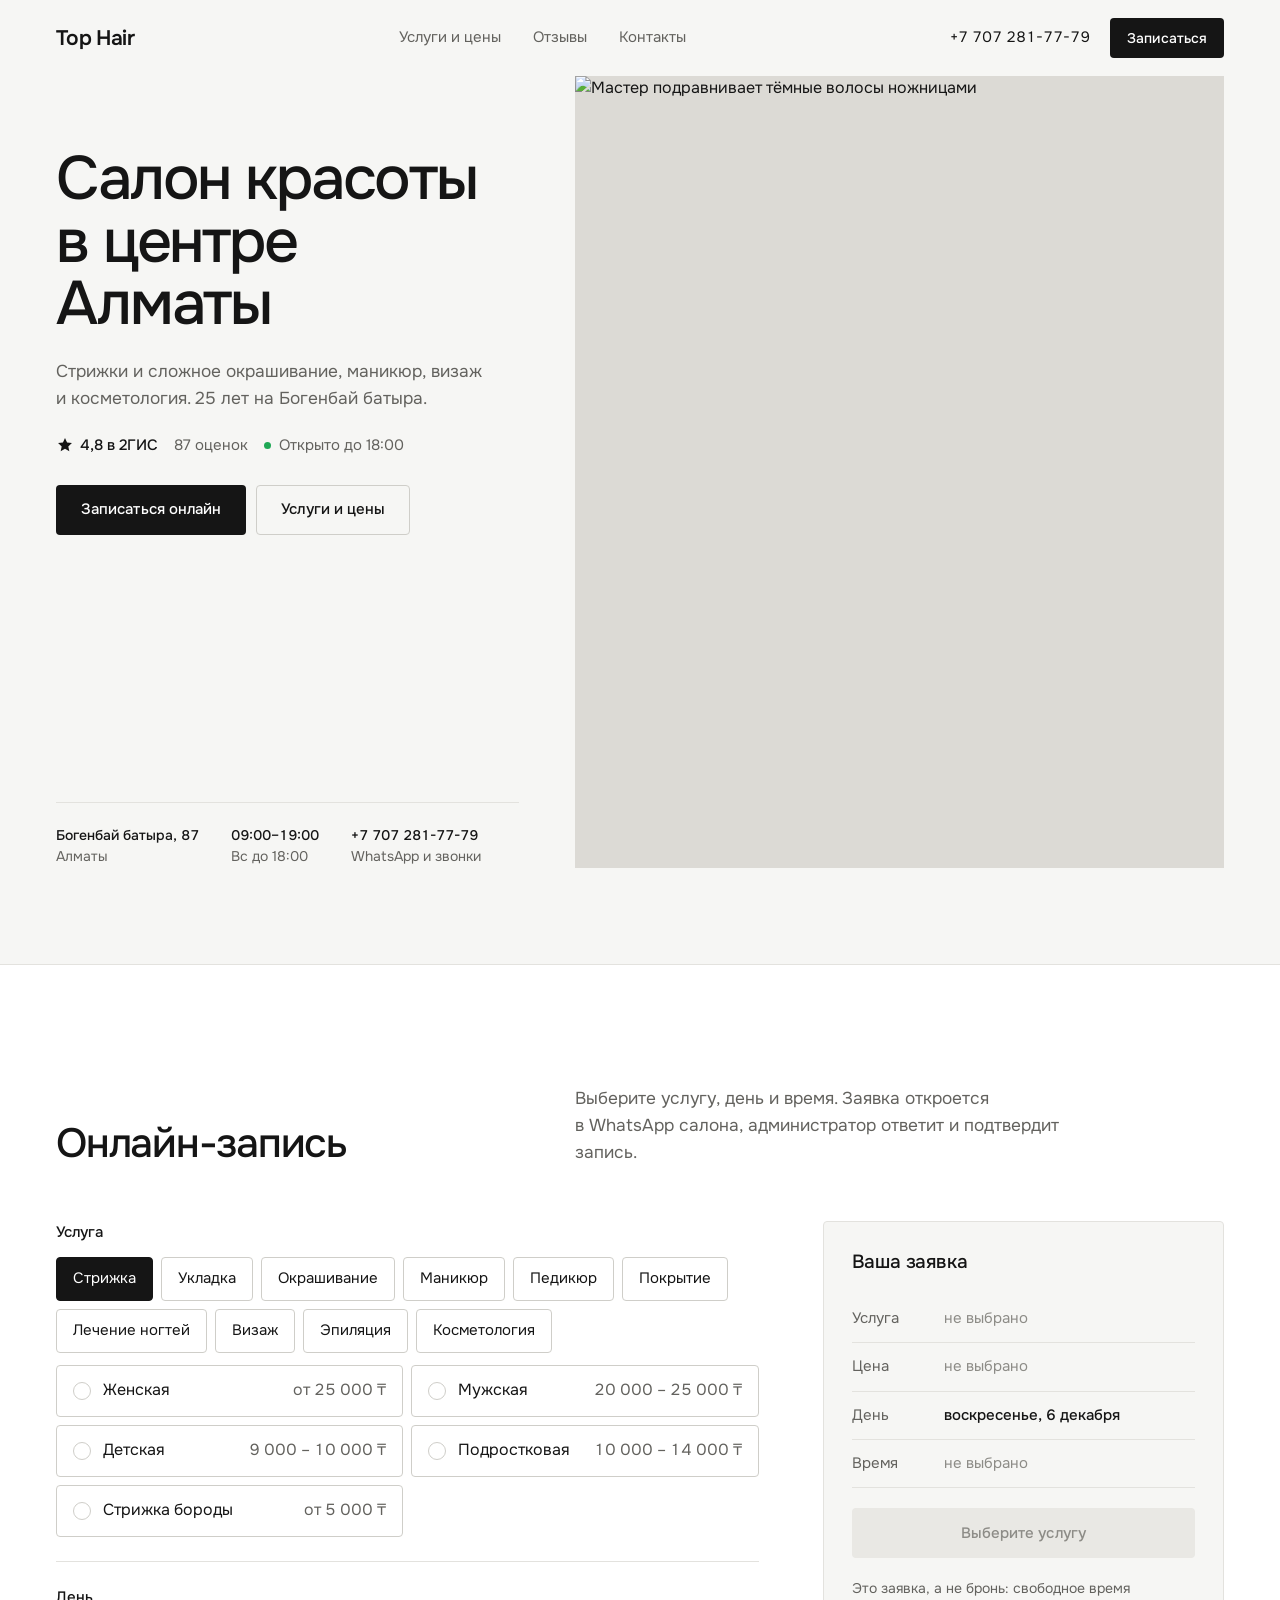
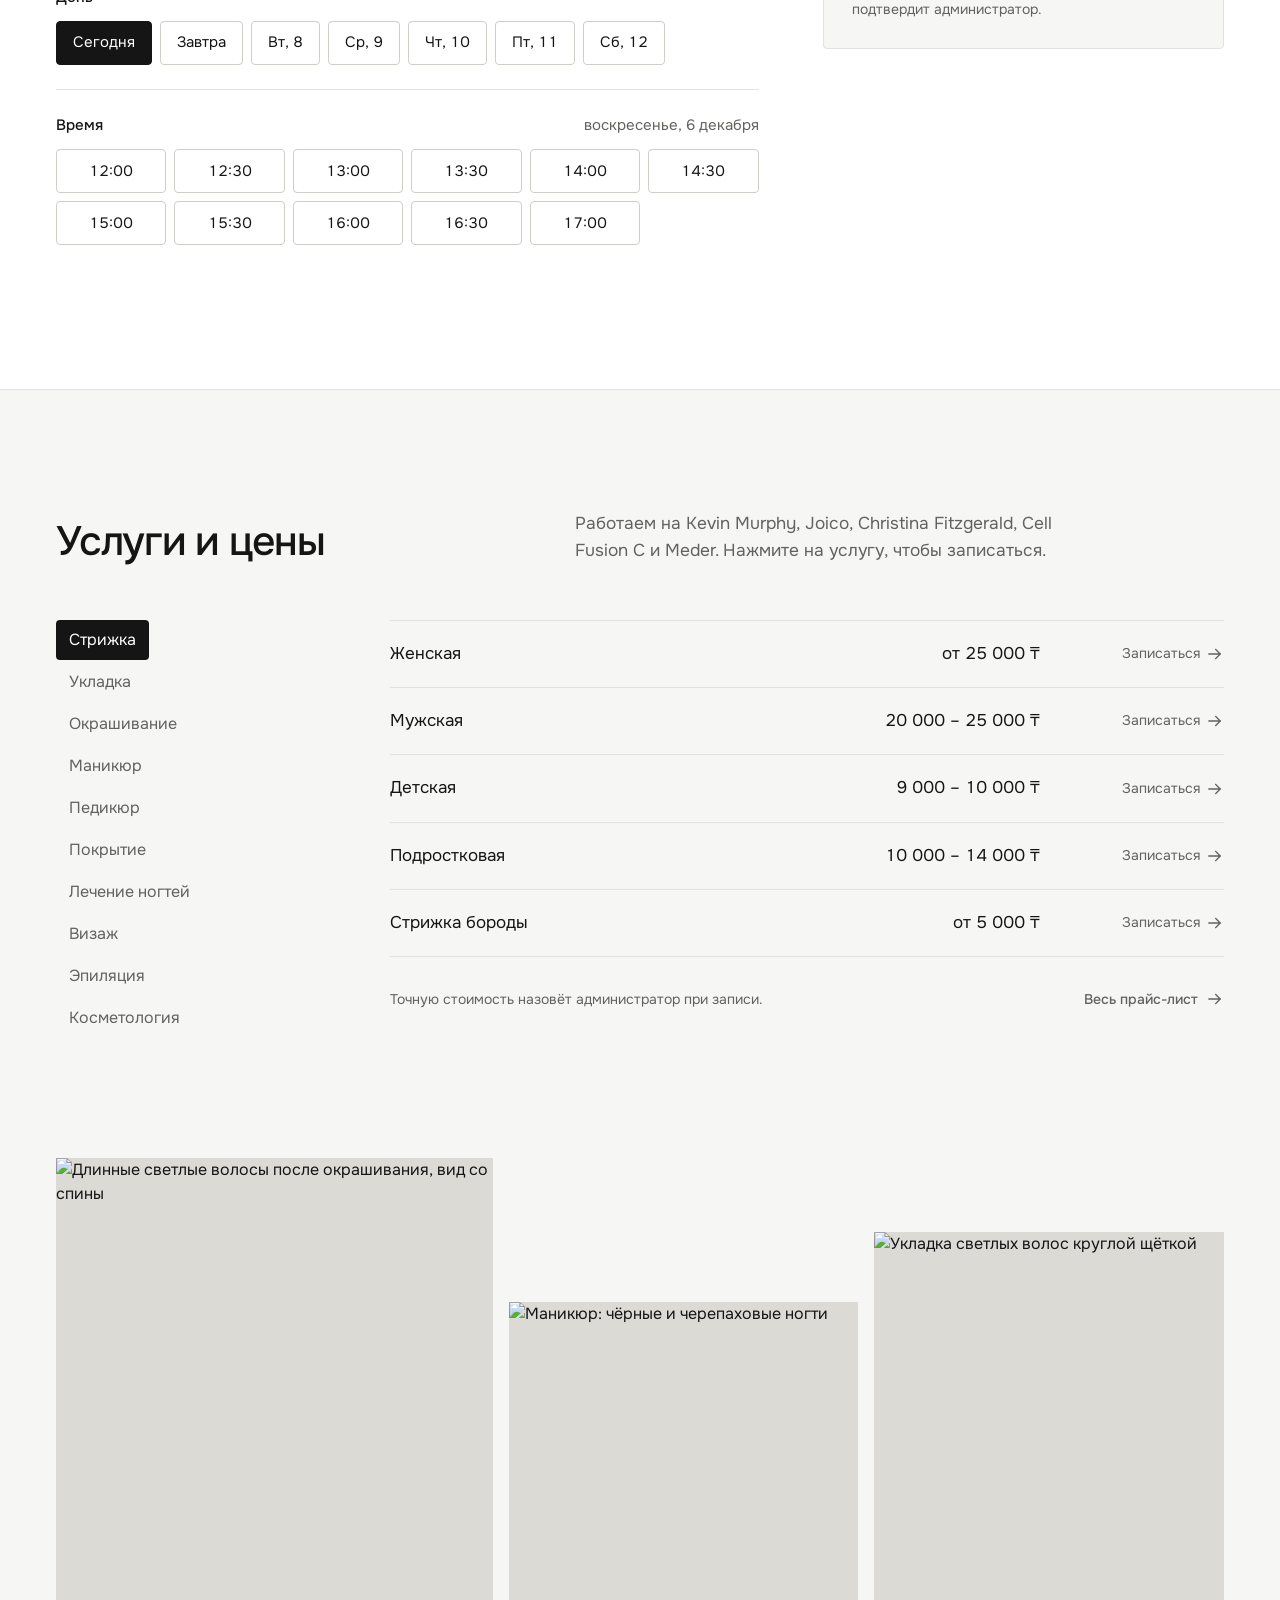
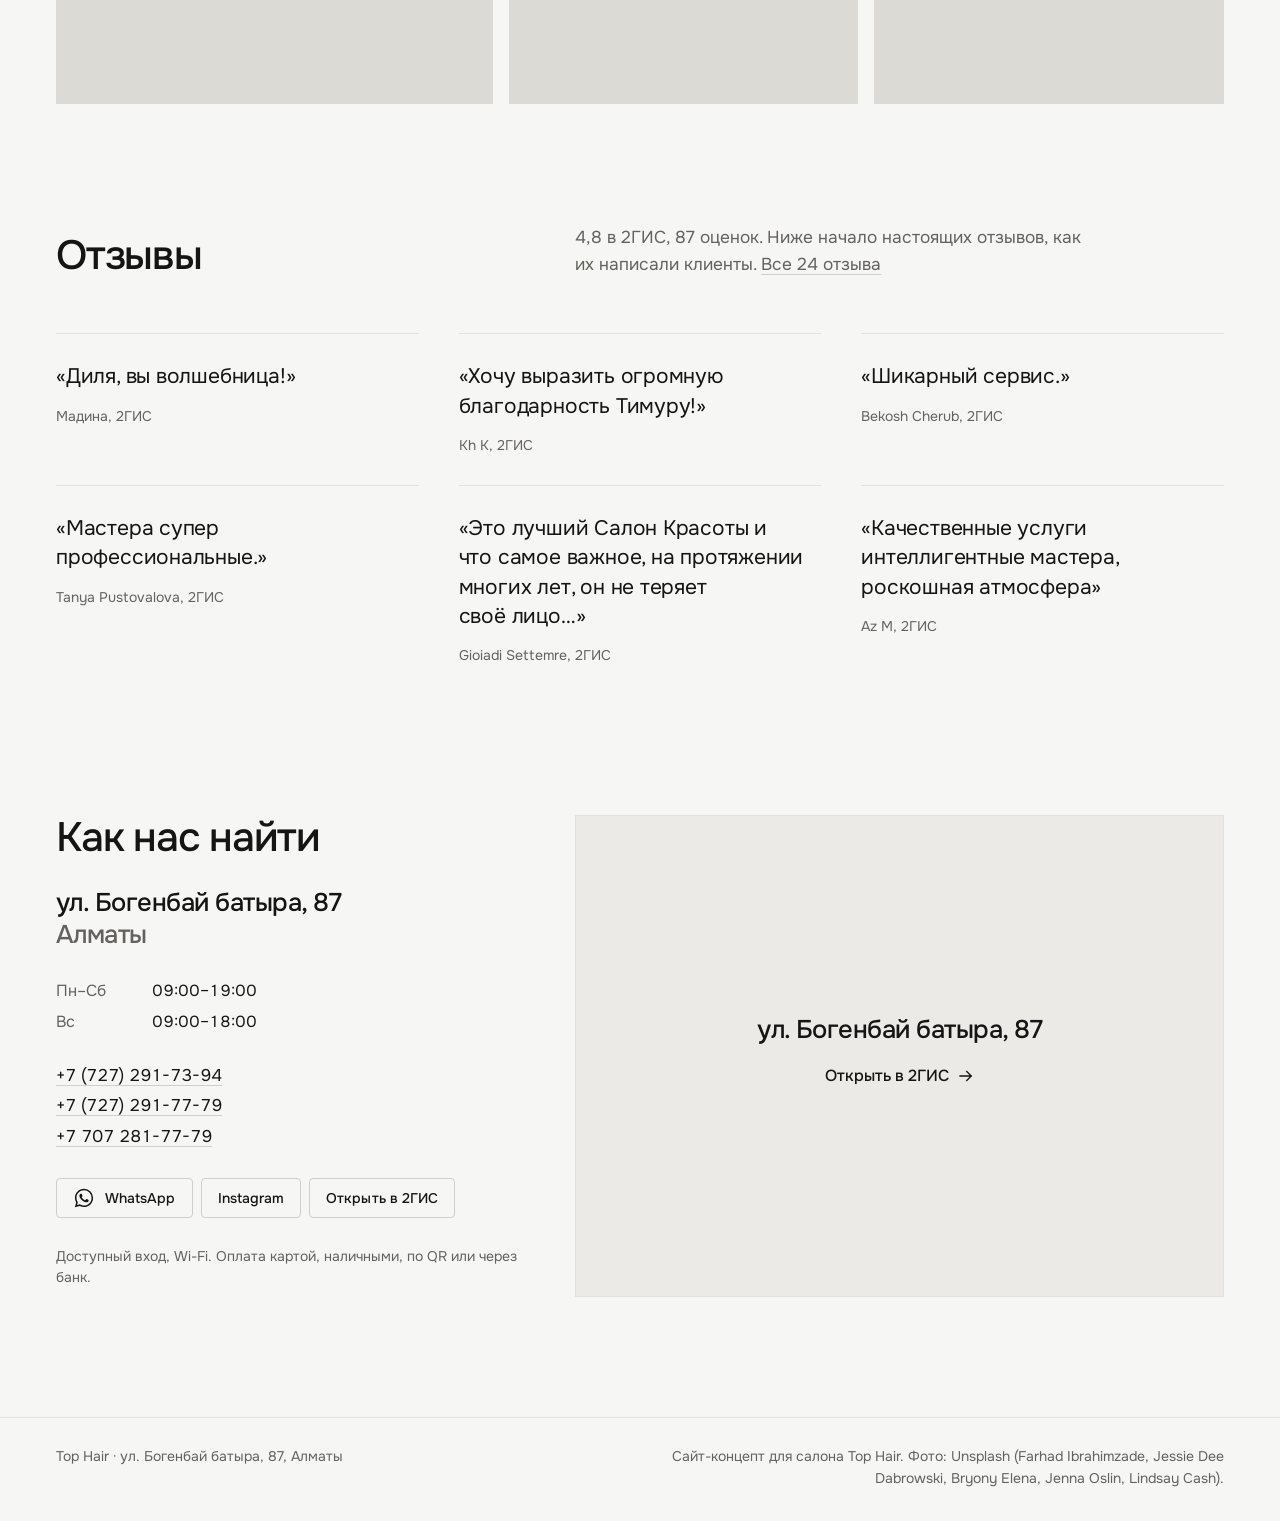
==== commit f2fd1d3f: "Publish tophair" ====
--- a/tophair/index.html
+++ b/tophair/index.html
@@ -19,7 +19,7 @@
         history.replaceState(null, "", l.pathname.replace(/\/$/, "") + p + (rest ? "?" + rest : "") + l.hash);
       })(location);
     </script>
-    <script type="module" crossorigin src="/tophair/assets/index-C_rOVnix.js"></script>
+    <script type="module" crossorigin src="/tophair/assets/index-CQx3jKX9.js"></script>
     <link rel="stylesheet" crossorigin href="/tophair/assets/index-XP3rBsm-.css">
   </head>
   <body>
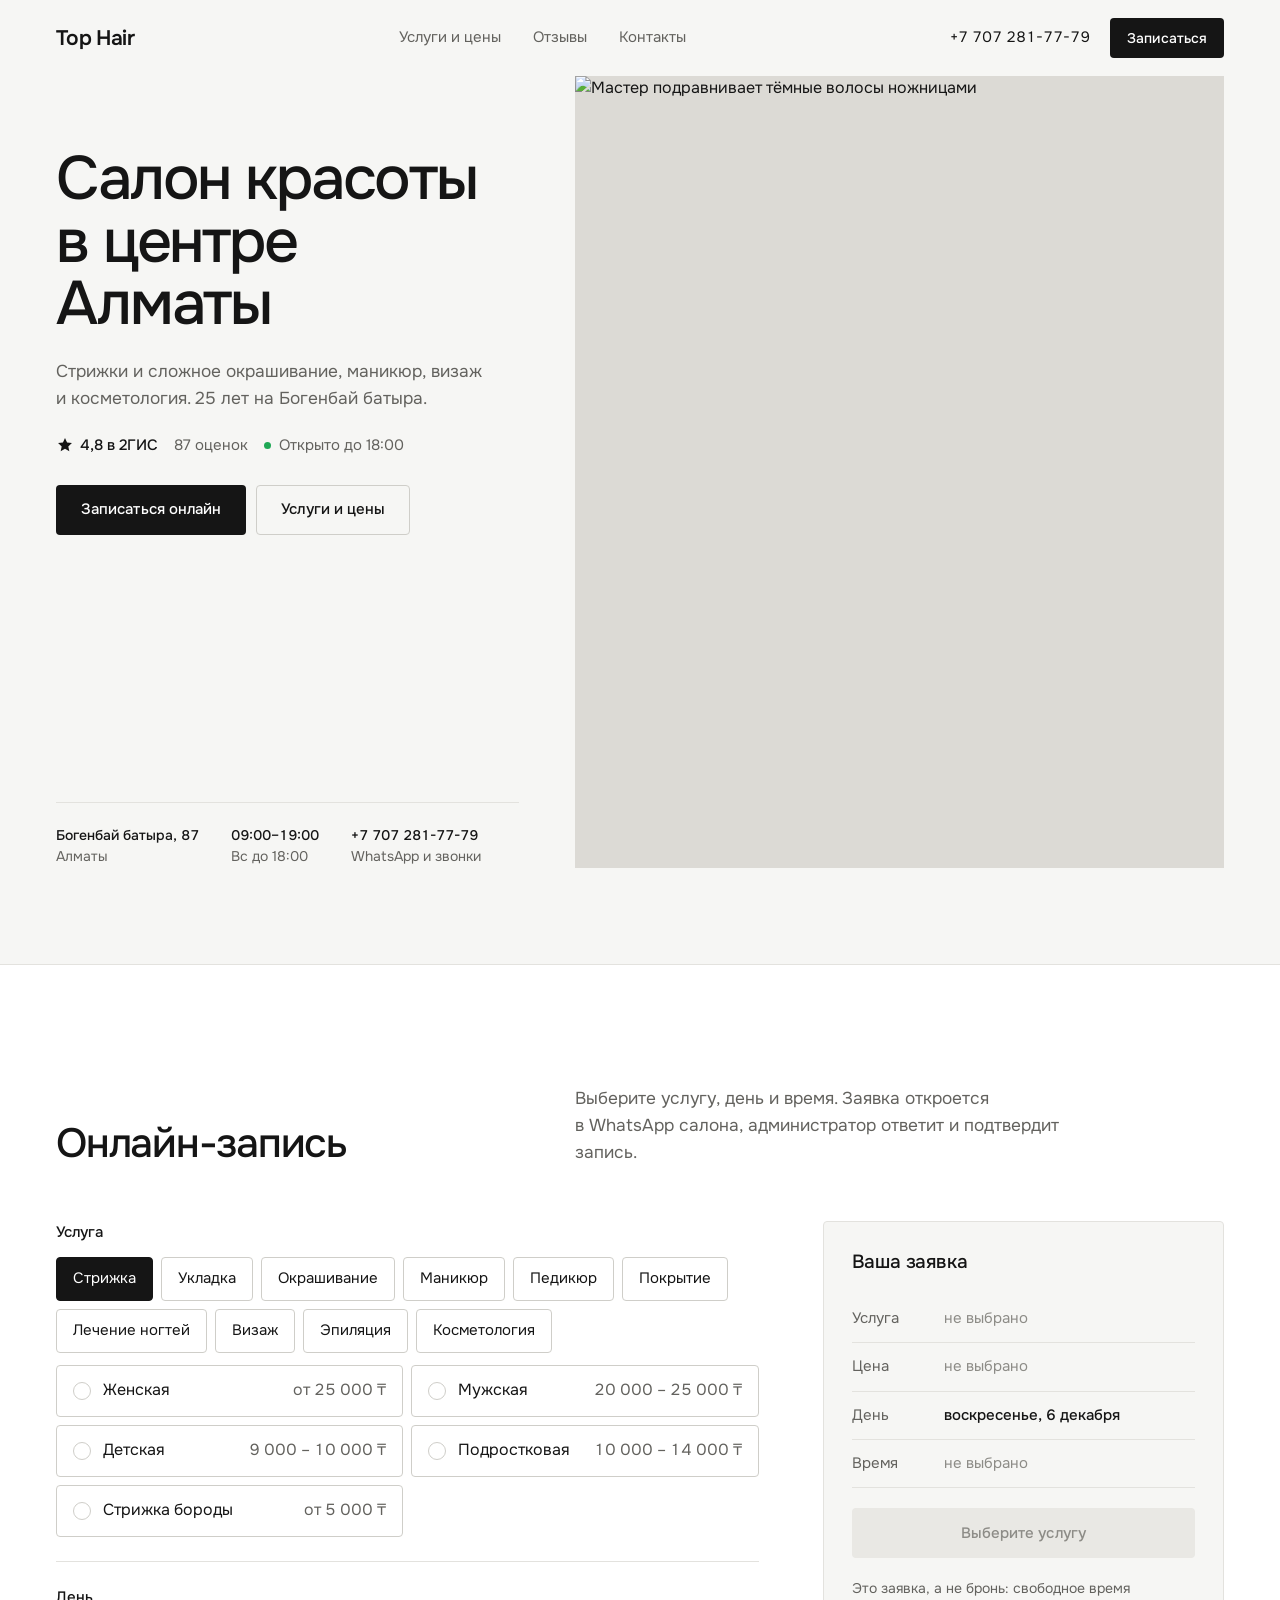
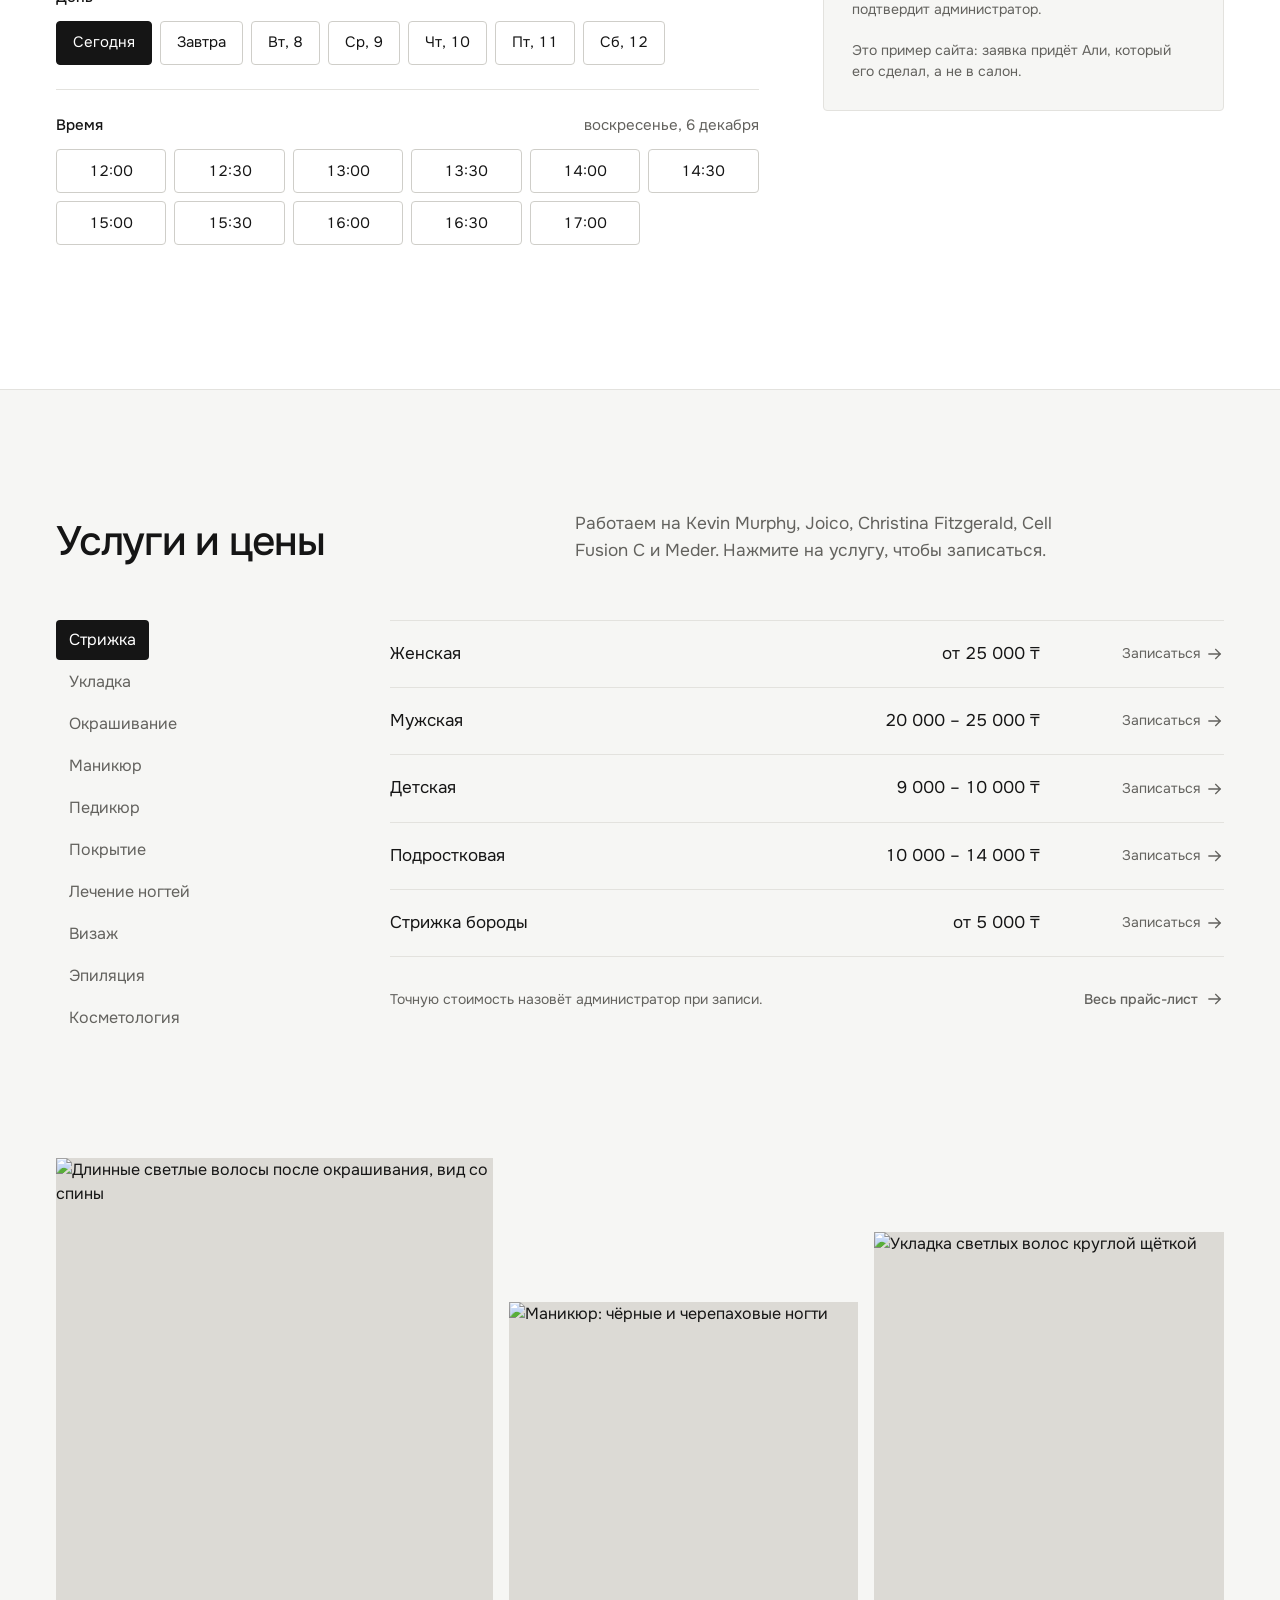
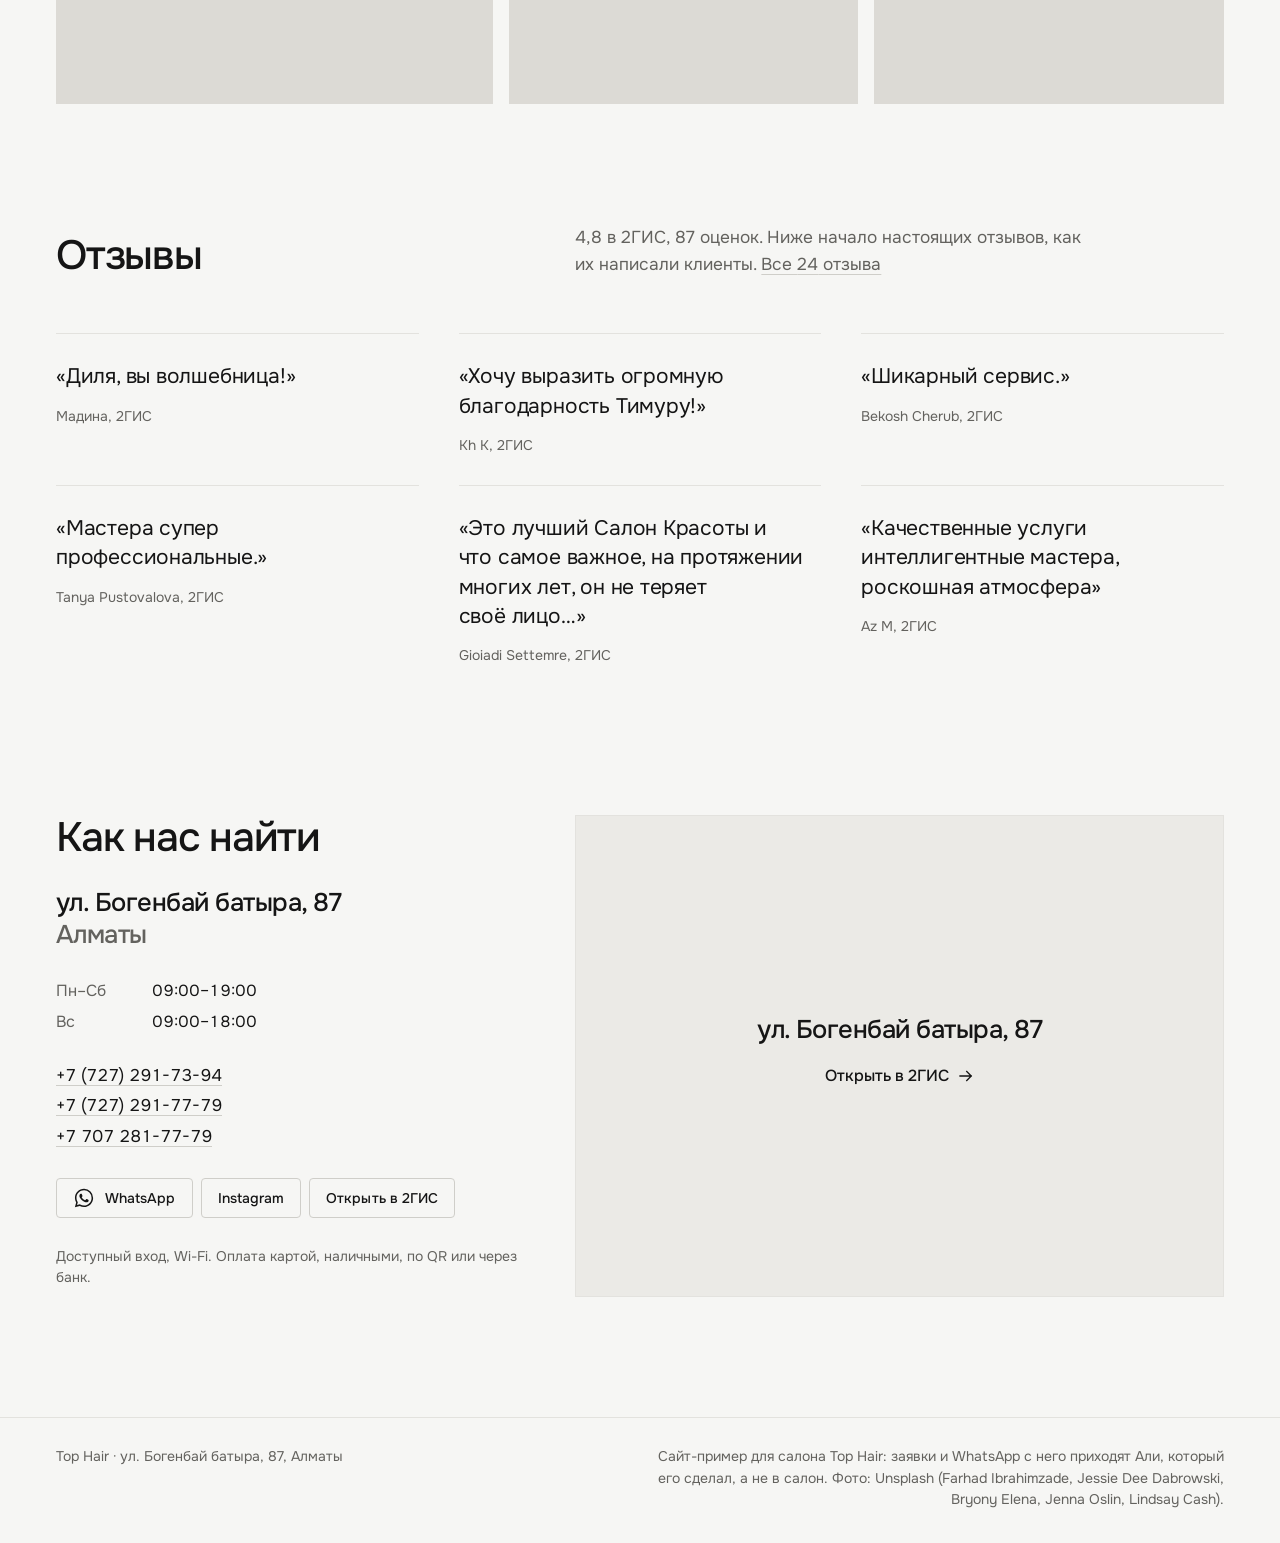
==== commit 2403dfd8: "Publish tophair" ====
--- a/tophair/index.html
+++ b/tophair/index.html
@@ -19,7 +19,7 @@
         history.replaceState(null, "", l.pathname.replace(/\/$/, "") + p + (rest ? "?" + rest : "") + l.hash);
       })(location);
     </script>
-    <script type="module" crossorigin src="/tophair/assets/index-CQx3jKX9.js"></script>
+    <script type="module" crossorigin src="/tophair/assets/index-CqqmQe7A.js"></script>
     <link rel="stylesheet" crossorigin href="/tophair/assets/index-XP3rBsm-.css">
   </head>
   <body>
